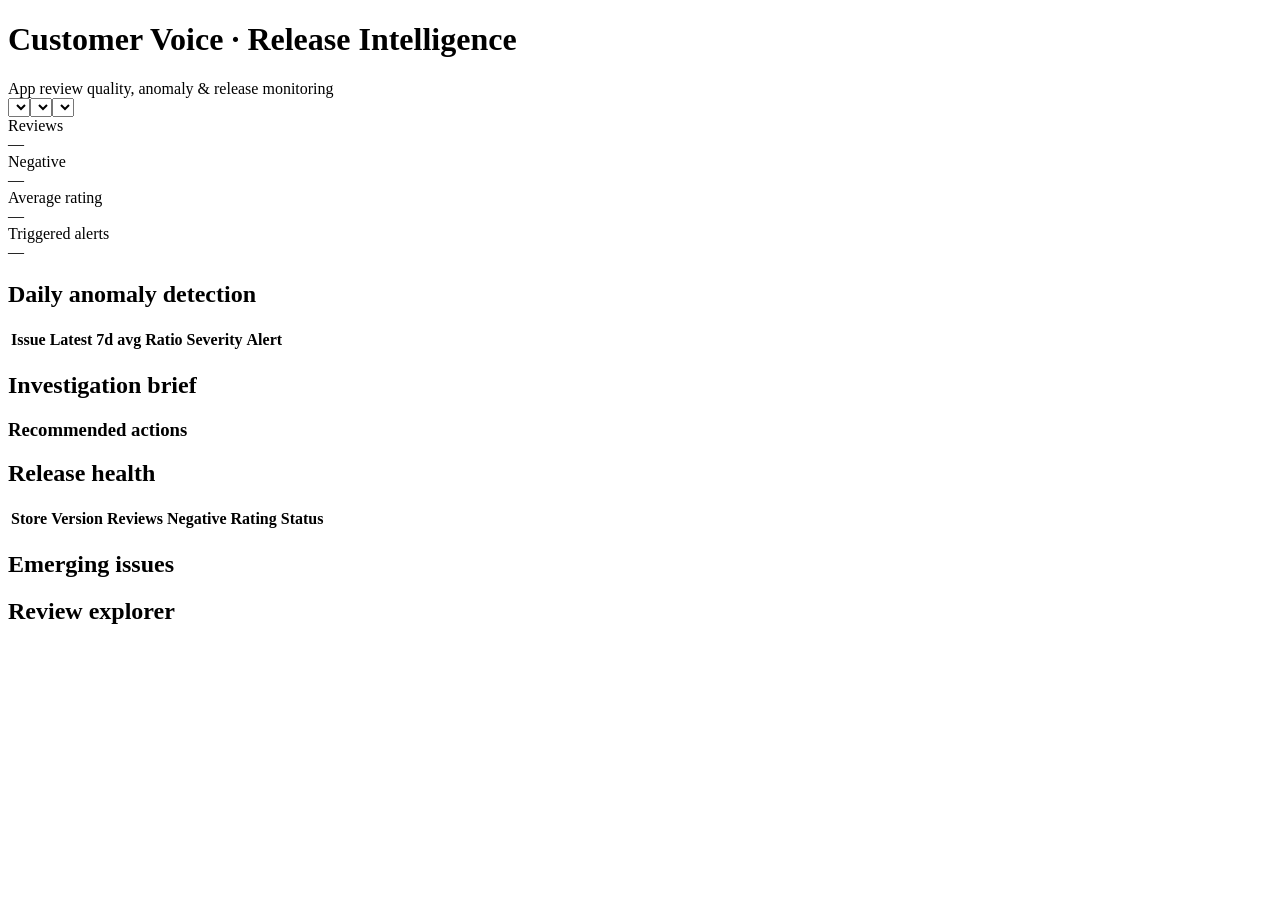
==== index.html @ 968ad457 "Add files via upload" ====
<!doctype html><html lang="en"><head><meta charset="utf-8"><meta name="viewport" content="width=device-width,initial-scale=1"><title>Customer Voice Release Intelligence</title><link rel="stylesheet" href="assets/css/app.css"></head><body><header><div class="wrap brand"><div><h1>Customer Voice · Release Intelligence</h1><span>App review quality, anomaly & release monitoring</span></div><span id="generated"></span></div></header><main class="wrap"><div class="filters"><select id="source"></select><select id="version"></select><select id="category"></select></div><section class="grid"><div class="card kpi"><div class="label">Reviews</div><div class="value" id="kReviews">—</div></div><div class="card kpi"><div class="label">Negative</div><div class="value" id="kNegative">—</div></div><div class="card kpi"><div class="label">Average rating</div><div class="value" id="kRating">—</div></div><div class="card kpi"><div class="label">Triggered alerts</div><div class="value" id="kAlerts">—</div></div></section><section class="section cols"><div class="card"><h2>Daily anomaly detection</h2><div class="table-wrap"><table class="table"><thead><tr><th>Issue</th><th>Latest</th><th>7d avg</th><th>Ratio</th><th>Severity</th><th>Alert</th></tr></thead><tbody id="anomalies"></tbody></table></div></div><div class="card"><h2>Investigation brief <span class="pill" id="briefMode"></span></h2><div class="brief" id="brief"></div><h3>Recommended actions</h3><ul id="actions"></ul></div></section><section class="section card"><h2>Release health</h2><div class="table-wrap"><table class="table"><thead><tr><th>Store</th><th>Version</th><th>Reviews</th><th>Negative</th><th>Rating</th><th>Status</th></tr></thead><tbody id="releases"></tbody></table></div></section><section class="section cols"><div class="card"><h2>Emerging issues</h2><div id="emerging"></div></div><div class="card"><h2>Review explorer</h2><div id="reviews"></div></div></section></main><script src="assets/js/app.js"></script></body></html>
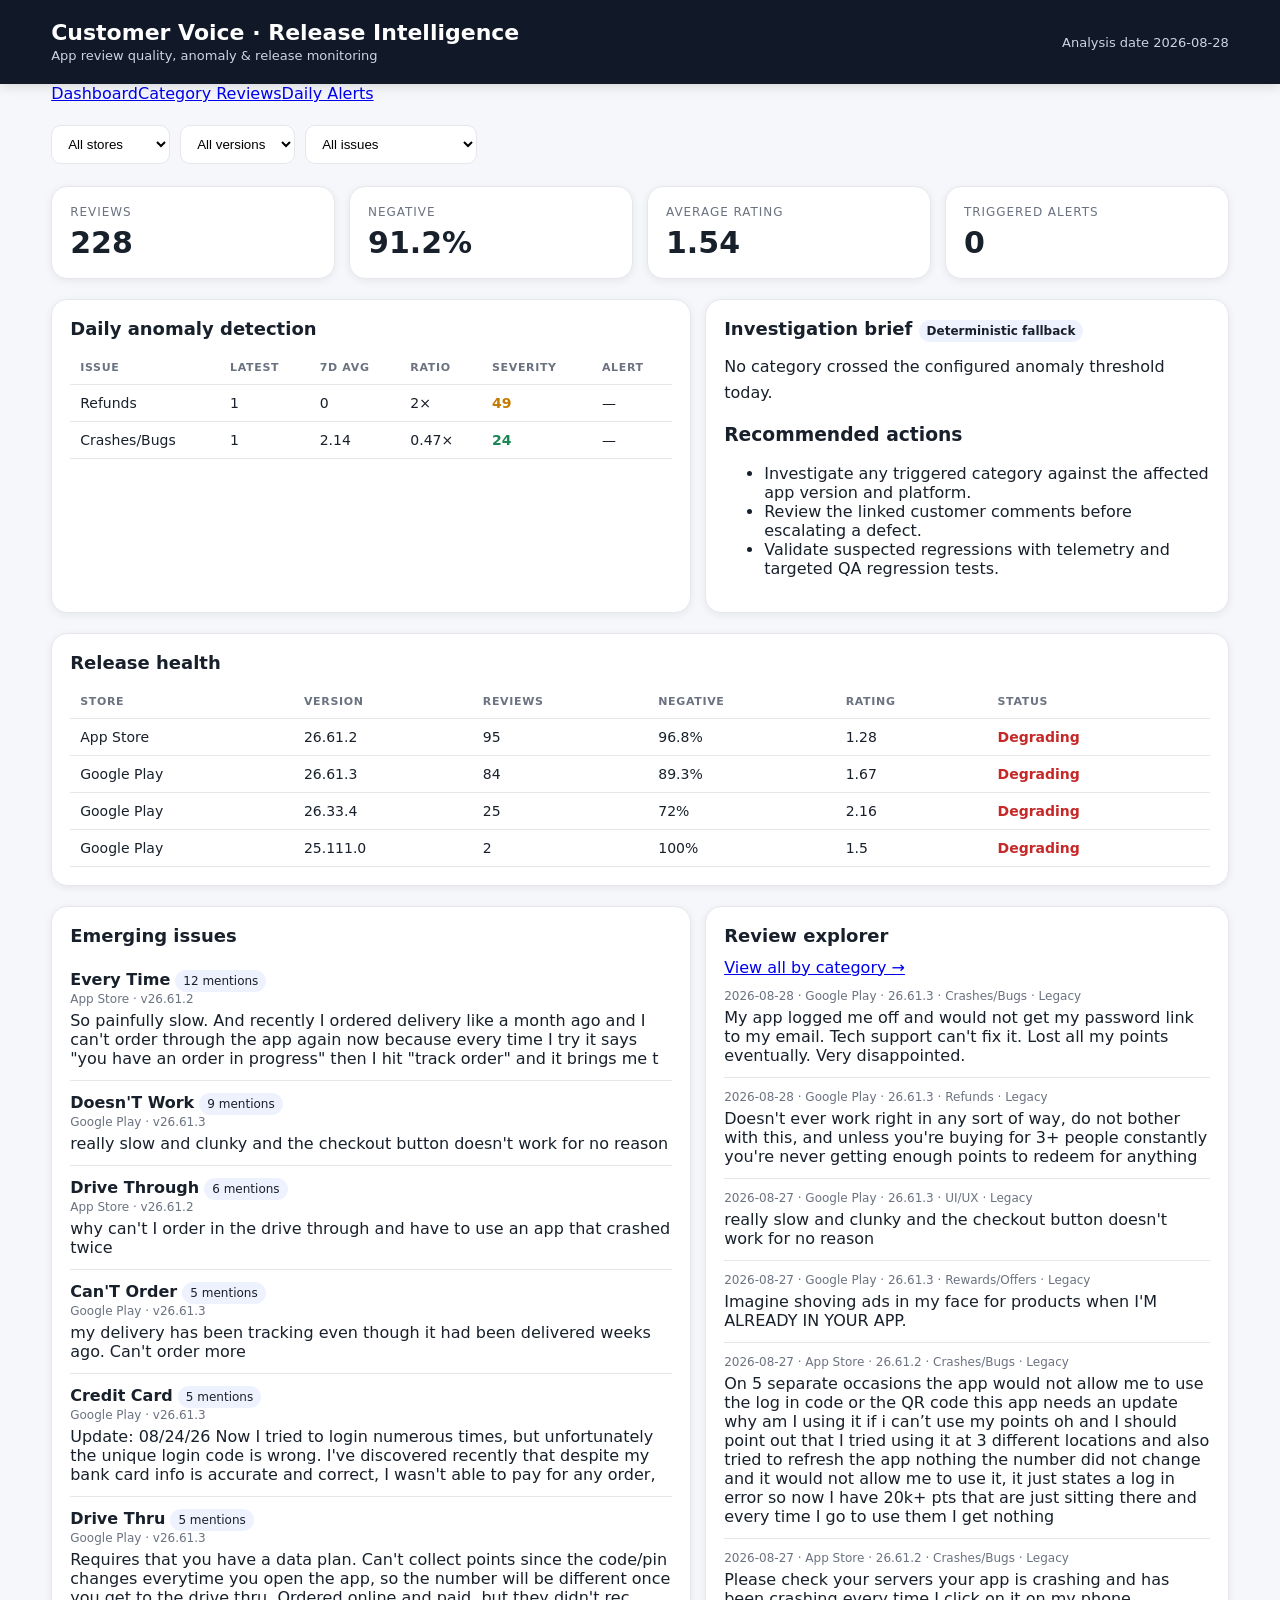
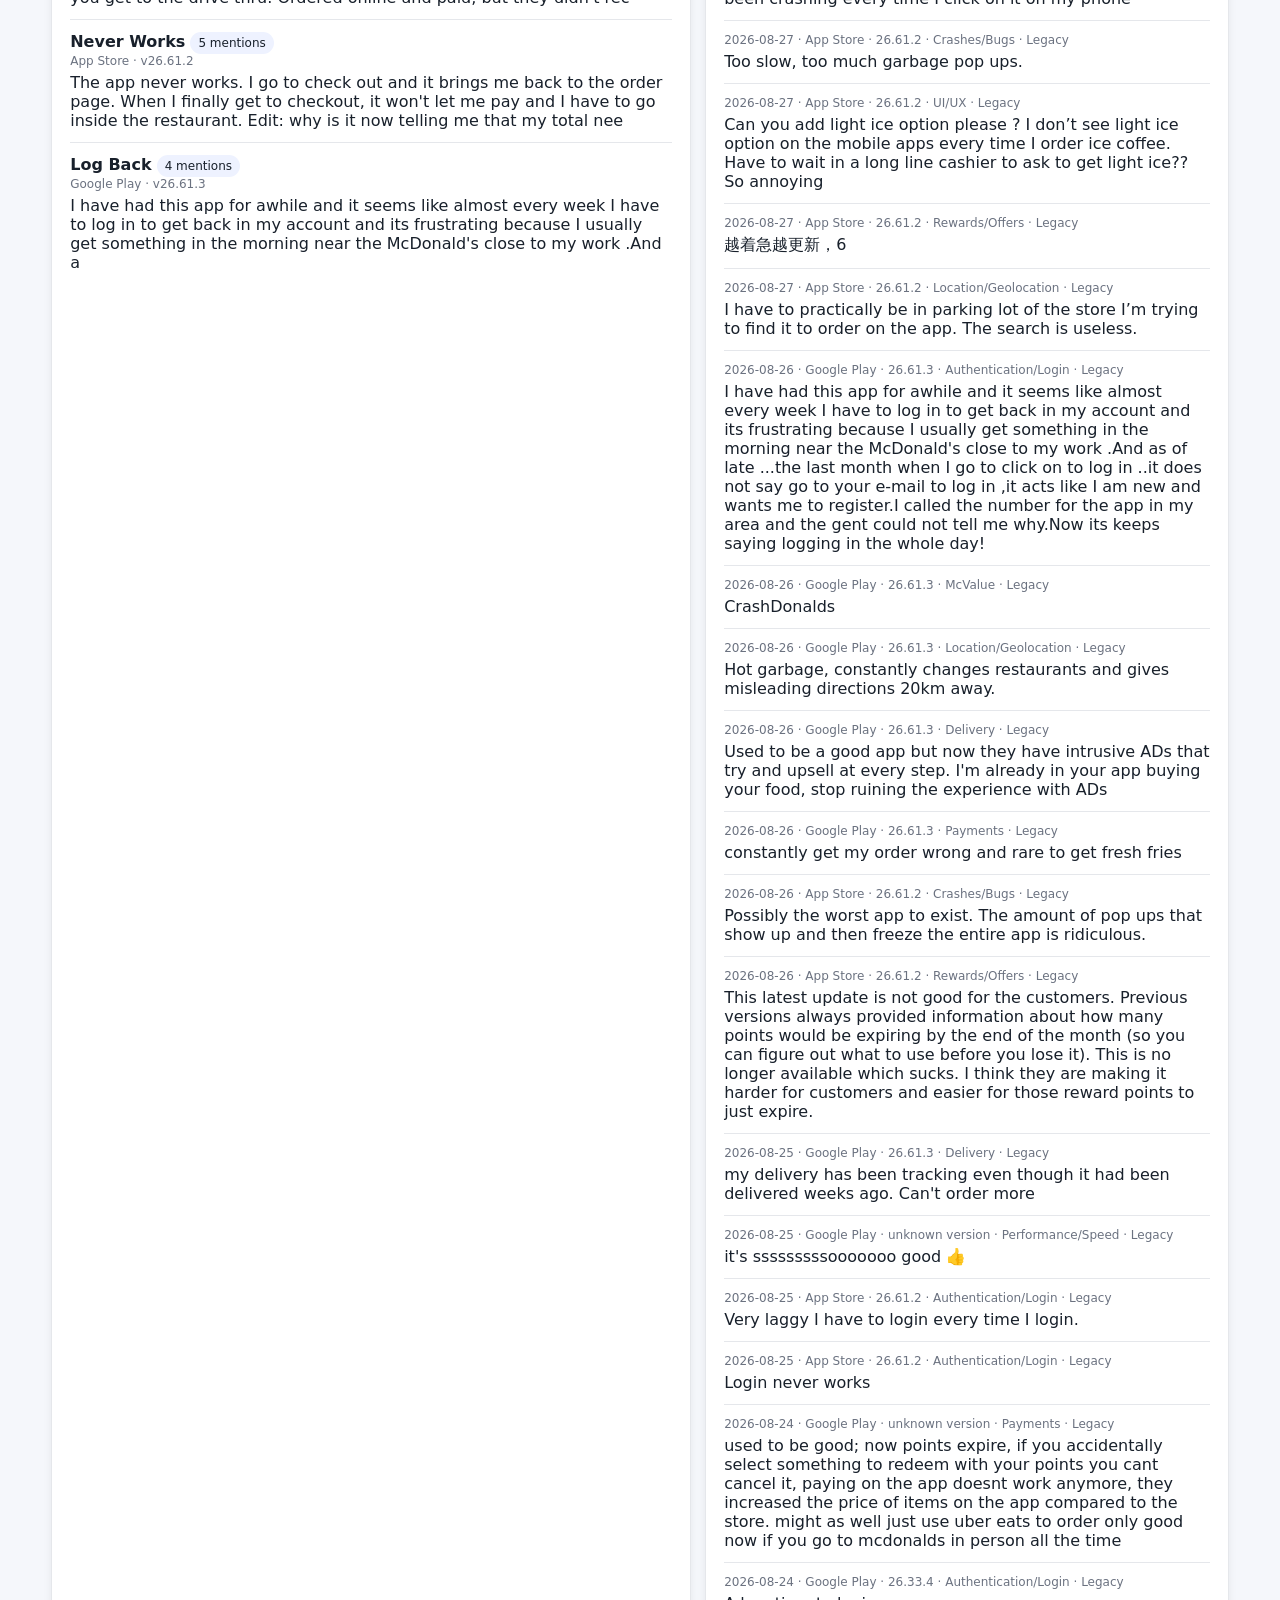
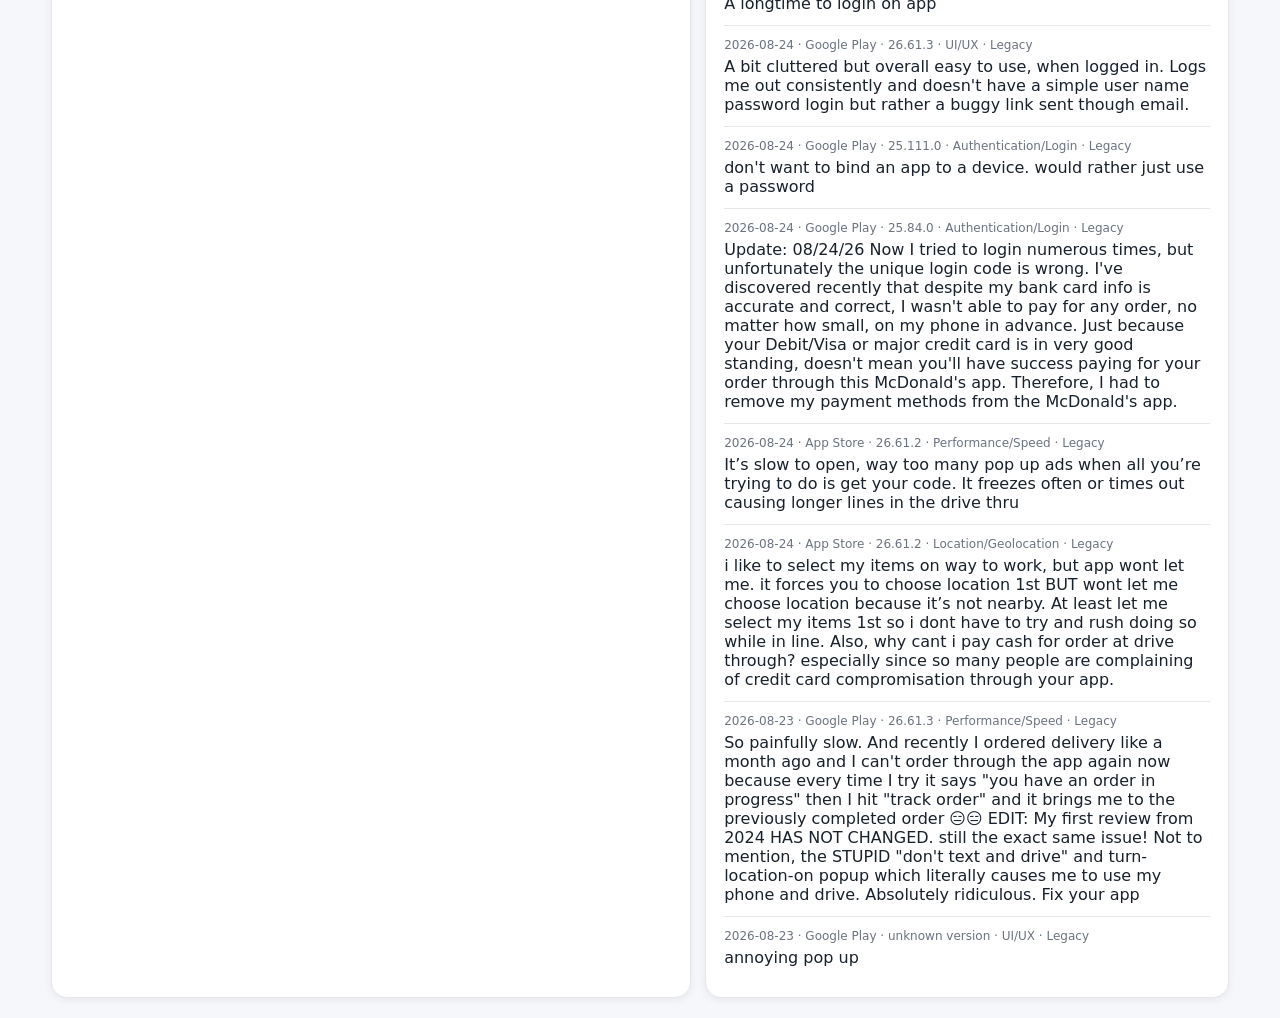
==== commit 9803ba98: "Add files via upload" ====
--- a/index.html
+++ b/index.html
@@ -1 +1 @@
-<!doctype html><html lang="en"><head><meta charset="utf-8"><meta name="viewport" content="width=device-width,initial-scale=1"><title>Customer Voice Release Intelligence</title><link rel="stylesheet" href="assets/css/app.css"></head><body><header><div class="wrap brand"><div><h1>Customer Voice · Release Intelligence</h1><span>App review quality, anomaly & release monitoring</span></div><span id="generated"></span></div></header><main class="wrap"><div class="filters"><select id="source"></select><select id="version"></select><select id="category"></select></div><section class="grid"><div class="card kpi"><div class="label">Reviews</div><div class="value" id="kReviews">—</div></div><div class="card kpi"><div class="label">Negative</div><div class="value" id="kNegative">—</div></div><div class="card kpi"><div class="label">Average rating</div><div class="value" id="kRating">—</div></div><div class="card kpi"><div class="label">Triggered alerts</div><div class="value" id="kAlerts">—</div></div></section><section class="section cols"><div class="card"><h2>Daily anomaly detection</h2><div class="table-wrap"><table class="table"><thead><tr><th>Issue</th><th>Latest</th><th>7d avg</th><th>Ratio</th><th>Severity</th><th>Alert</th></tr></thead><tbody id="anomalies"></tbody></table></div></div><div class="card"><h2>Investigation brief <span class="pill" id="briefMode"></span></h2><div class="brief" id="brief"></div><h3>Recommended actions</h3><ul id="actions"></ul></div></section><section class="section card"><h2>Release health</h2><div class="table-wrap"><table class="table"><thead><tr><th>Store</th><th>Version</th><th>Reviews</th><th>Negative</th><th>Rating</th><th>Status</th></tr></thead><tbody id="releases"></tbody></table></div></section><section class="section cols"><div class="card"><h2>Emerging issues</h2><div id="emerging"></div></div><div class="card"><h2>Review explorer</h2><div id="reviews"></div></div></section></main><script src="assets/js/app.js"></script></body></html>
+<!doctype html><html lang="en"><head><meta charset="utf-8"><meta name="viewport" content="width=device-width,initial-scale=1"><title>Customer Voice Release Intelligence</title><link rel="stylesheet" href="assets/css/app.css"></head><body><header><div class="wrap brand"><div><h1>Customer Voice · Release Intelligence</h1><span>App review quality, anomaly & release monitoring</span></div><span id="generated"></span></div></header><nav class="subnav"><div class="wrap"><a class="active" href="index.html">Dashboard</a><a href="category_reviews.html">Category Reviews</a><a href="alerts.html">Daily Alerts</a></div></nav><main class="wrap"><div class="filters"><select id="source"></select><select id="version"></select><select id="category"></select></div><section class="grid"><div class="card kpi"><div class="label">Reviews</div><div class="value" id="kReviews">—</div></div><div class="card kpi"><div class="label">Negative</div><div class="value" id="kNegative">—</div></div><div class="card kpi"><div class="label">Average rating</div><div class="value" id="kRating">—</div></div><div class="card kpi"><div class="label">Triggered alerts</div><div class="value" id="kAlerts">—</div></div></section><section class="section cols"><div class="card"><h2>Daily anomaly detection</h2><div class="table-wrap"><table class="table"><thead><tr><th>Issue</th><th>Latest</th><th>7d avg</th><th>Ratio</th><th>Severity</th><th>Alert</th></tr></thead><tbody id="anomalies"></tbody></table></div></div><div class="card"><h2>Investigation brief <span class="pill" id="briefMode"></span></h2><div class="brief" id="brief"></div><h3>Recommended actions</h3><ul id="actions"></ul></div></section><section class="section card"><h2>Release health</h2><div class="table-wrap"><table class="table"><thead><tr><th>Store</th><th>Version</th><th>Reviews</th><th>Negative</th><th>Rating</th><th>Status</th></tr></thead><tbody id="releases"></tbody></table></div></section><section class="section cols"><div class="card"><h2>Emerging issues</h2><div id="emerging"></div></div><div class="card"><div class="section-head"><h2>Review explorer</h2><a class="button-link" href="category_reviews.html">View all by category →</a></div><div id="reviews"></div></div></section></main><script src="assets/js/app.js"></script></body></html>
--- a/assets/css/app.css
+++ b/assets/css/app.css
@@ -0,0 +1 @@
+:root{--bg:#f5f7fb;--card:#fff;--text:#18202b;--muted:#6b7280;--line:#e5e7eb;--accent:#d71920;--good:#198754;--warn:#c47b00;--bad:#c62828}*{box-sizing:border-box}body{margin:0;font-family:Inter,ui-sans-serif,system-ui,-apple-system,BlinkMacSystemFont,"Segoe UI",sans-serif;background:var(--bg);color:var(--text)}header{background:#111827;color:white;padding:20px 0;position:sticky;top:0;z-index:5;box-shadow:0 2px 12px #0002}.wrap{width:min(1180px,92vw);margin:auto}.brand{display:flex;align-items:center;justify-content:space-between;gap:20px}.brand h1{margin:0;font-size:22px}.brand span{font-size:13px;color:#cbd5e1}.filters{display:flex;gap:10px;flex-wrap:wrap;margin:22px 0}.filters select,.filters input{padding:10px 12px;border:1px solid var(--line);border-radius:10px;background:white}.grid{display:grid;grid-template-columns:repeat(4,1fr);gap:14px}.card{background:var(--card);border:1px solid var(--line);border-radius:16px;padding:18px;box-shadow:0 2px 8px #1111}.kpi .label{font-size:12px;text-transform:uppercase;letter-spacing:.08em;color:var(--muted)}.kpi .value{font-size:30px;font-weight:750;margin-top:6px}.section{margin:20px 0}.section h2{font-size:18px;margin:0 0 12px}.cols{display:grid;grid-template-columns:1.1fr .9fr;gap:14px}.table-wrap{overflow:auto}.table{width:100%;border-collapse:collapse;font-size:14px}.table th,.table td{text-align:left;padding:10px;border-bottom:1px solid var(--line);vertical-align:top}.table th{font-size:11px;text-transform:uppercase;color:var(--muted);letter-spacing:.06em}.pill{display:inline-block;padding:4px 8px;border-radius:999px;background:#eef2ff;font-size:12px}.bad{color:var(--bad);font-weight:700}.warn{color:var(--warn);font-weight:700}.good{color:var(--good);font-weight:700}.bar{height:7px;background:#edf0f4;border-radius:99px;overflow:hidden;min-width:100px}.bar>i{display:block;height:100%;background:#4b5563}.brief{white-space:pre-line;line-height:1.6}.review{padding:12px 0;border-bottom:1px solid var(--line)}.review:last-child{border:none}.review .meta{font-size:12px;color:var(--muted);margin-bottom:5px}.empty{color:var(--muted);padding:18px 0}@media(max-width:800px){.grid{grid-template-columns:repeat(2,1fr)}.cols{grid-template-columns:1fr}}@media(max-width:500px){.grid{grid-template-columns:1fr}.brand{align-items:flex-start;flex-direction:column}}
